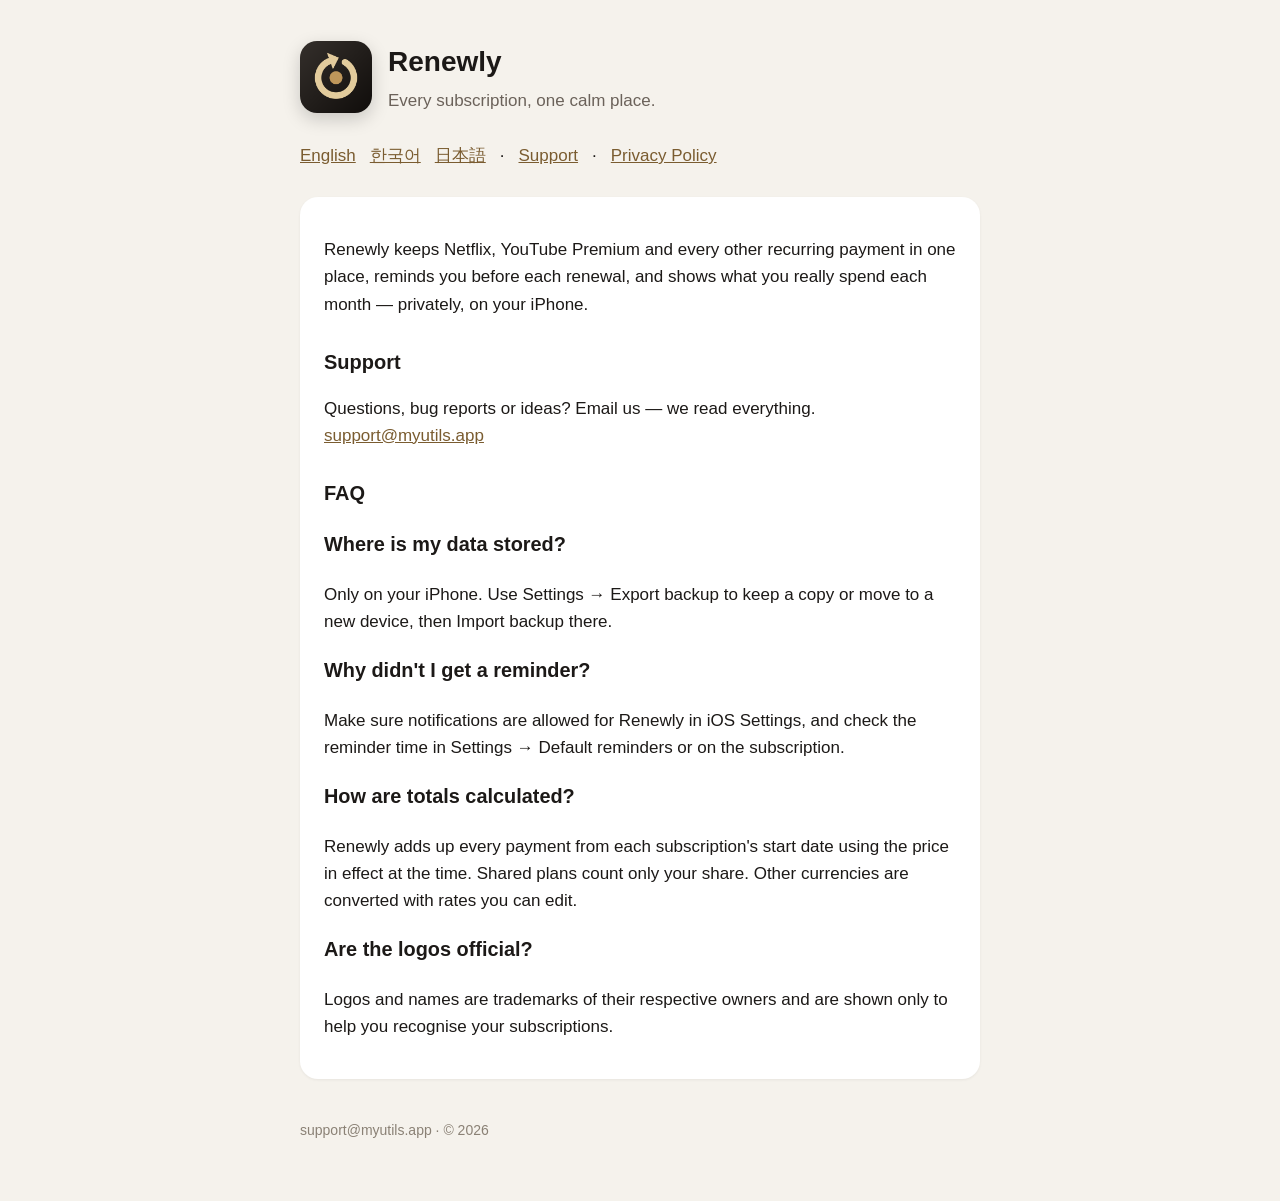
==== index.html @ 8afb7e89 "Renewly support and privacy pages (en/ko/ja) Co-Authored-By: Claude Opus 5.5 <noreply@anthropic.com>" ====
<!doctype html><html lang="en"><head><meta charset="utf-8"><meta name="viewport" content="width=device-width,initial-scale=1">
<title>Renewly — Support</title><link rel="stylesheet" href="./style.css"></head><body><main>
<header><img src="./icon.png" alt=""><div><h1>Renewly</h1><p class="tag">Every subscription, one calm place.</p></div></header>
<nav><a href="./privacy.html">English</a> <a href="./ko/privacy.html">한국어</a> <a href="./ja/privacy.html">日本語</a> · <a href="./index.html">Support</a> · <a href="./privacy.html">Privacy Policy</a></nav>
<div class="card"><p>Renewly keeps Netflix, YouTube Premium and every other recurring payment in one place, reminds you before each renewal, and shows what you really spend each month — privately, on your iPhone.</p><h2>Support</h2><p>Questions, bug reports or ideas? Email us — we read everything. <a href="mailto:support@myutils.app">support@myutils.app</a></p><h2>FAQ</h2><h3>Where is my data stored?</h3><p>Only on your iPhone. Use Settings → Export backup to keep a copy or move to a new device, then Import backup there.</p><h3>Why didn't I get a reminder?</h3><p>Make sure notifications are allowed for Renewly in iOS Settings, and check the reminder time in Settings → Default reminders or on the subscription.</p><h3>How are totals calculated?</h3><p>Renewly adds up every payment from each subscription's start date using the price in effect at the time. Shared plans count only your share. Other currencies are converted with rates you can edit.</p><h3>Are the logos official?</h3><p>Logos and names are trademarks of their respective owners and are shown only to help you recognise your subscriptions.</p></div><footer>support@myutils.app · © 2026</footer></main></body></html>
---- style.css ----
*{box-sizing:border-box}body{margin:0;font:17px/1.6 -apple-system,BlinkMacSystemFont,"Hiragino Sans","Apple SD Gothic Neo",sans-serif;background:#f5f2ec;color:#1c1917}
main{max-width:720px;margin:0 auto;padding:40px 20px 60px}header{display:flex;gap:16px;align-items:center;margin-bottom:28px}
header img{width:72px;height:72px;border-radius:17px;box-shadow:0 6px 18px rgba(0,0,0,.18)}h1{margin:0;font-size:28px}.tag{margin:2px 0 0;color:#6b625a}
nav{margin:0 0 28px;display:flex;gap:14px;flex-wrap:wrap}a{color:#7a5c30}h2{font-size:20px;margin:28px 0 6px}.card{background:#fff;border-radius:18px;padding:22px 24px;box-shadow:0 1px 3px rgba(0,0,0,.06)}
footer{margin-top:40px;color:#8a8175;font-size:14px}@media (prefers-color-scheme:dark){body{background:#15120f;color:#f1ece4}.card{background:#221d18}.tag,footer{color:#a89f94}a{color:#d9bf8c}}
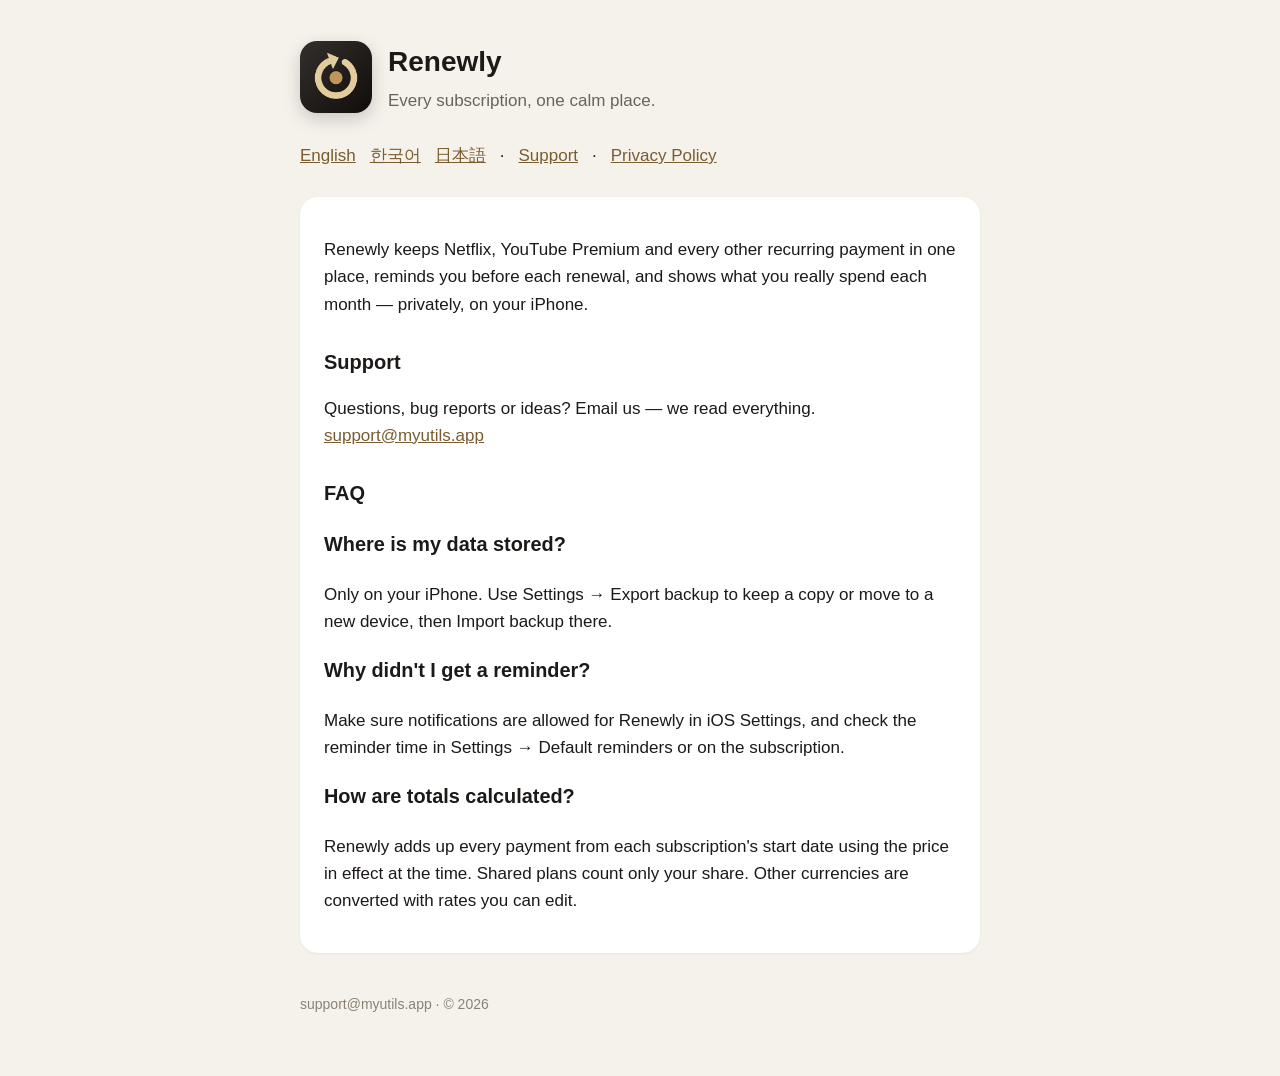
==== commit 1bb7238b: "Remove logo FAQ (app no longer shows third-party logos) Co-Authored-By: Claude Opus 5.5 <noreply@ant" ====
--- a/index.html
+++ b/index.html
@@ -2,4 +2,4 @@
 <title>Renewly — Support</title><link rel="stylesheet" href="./style.css"></head><body><main>
 <header><img src="./icon.png" alt=""><div><h1>Renewly</h1><p class="tag">Every subscription, one calm place.</p></div></header>
 <nav><a href="./privacy.html">English</a> <a href="./ko/privacy.html">한국어</a> <a href="./ja/privacy.html">日本語</a> · <a href="./index.html">Support</a> · <a href="./privacy.html">Privacy Policy</a></nav>
-<div class="card"><p>Renewly keeps Netflix, YouTube Premium and every other recurring payment in one place, reminds you before each renewal, and shows what you really spend each month — privately, on your iPhone.</p><h2>Support</h2><p>Questions, bug reports or ideas? Email us — we read everything. <a href="mailto:support@myutils.app">support@myutils.app</a></p><h2>FAQ</h2><h3>Where is my data stored?</h3><p>Only on your iPhone. Use Settings → Export backup to keep a copy or move to a new device, then Import backup there.</p><h3>Why didn't I get a reminder?</h3><p>Make sure notifications are allowed for Renewly in iOS Settings, and check the reminder time in Settings → Default reminders or on the subscription.</p><h3>How are totals calculated?</h3><p>Renewly adds up every payment from each subscription's start date using the price in effect at the time. Shared plans count only your share. Other currencies are converted with rates you can edit.</p><h3>Are the logos official?</h3><p>Logos and names are trademarks of their respective owners and are shown only to help you recognise your subscriptions.</p></div><footer>support@myutils.app · © 2026</footer></main></body></html>+<div class="card"><p>Renewly keeps Netflix, YouTube Premium and every other recurring payment in one place, reminds you before each renewal, and shows what you really spend each month — privately, on your iPhone.</p><h2>Support</h2><p>Questions, bug reports or ideas? Email us — we read everything. <a href="mailto:support@myutils.app">support@myutils.app</a></p><h2>FAQ</h2><h3>Where is my data stored?</h3><p>Only on your iPhone. Use Settings → Export backup to keep a copy or move to a new device, then Import backup there.</p><h3>Why didn't I get a reminder?</h3><p>Make sure notifications are allowed for Renewly in iOS Settings, and check the reminder time in Settings → Default reminders or on the subscription.</p><h3>How are totals calculated?</h3><p>Renewly adds up every payment from each subscription's start date using the price in effect at the time. Shared plans count only your share. Other currencies are converted with rates you can edit.</p></div><footer>support@myutils.app · © 2026</footer></main></body></html>
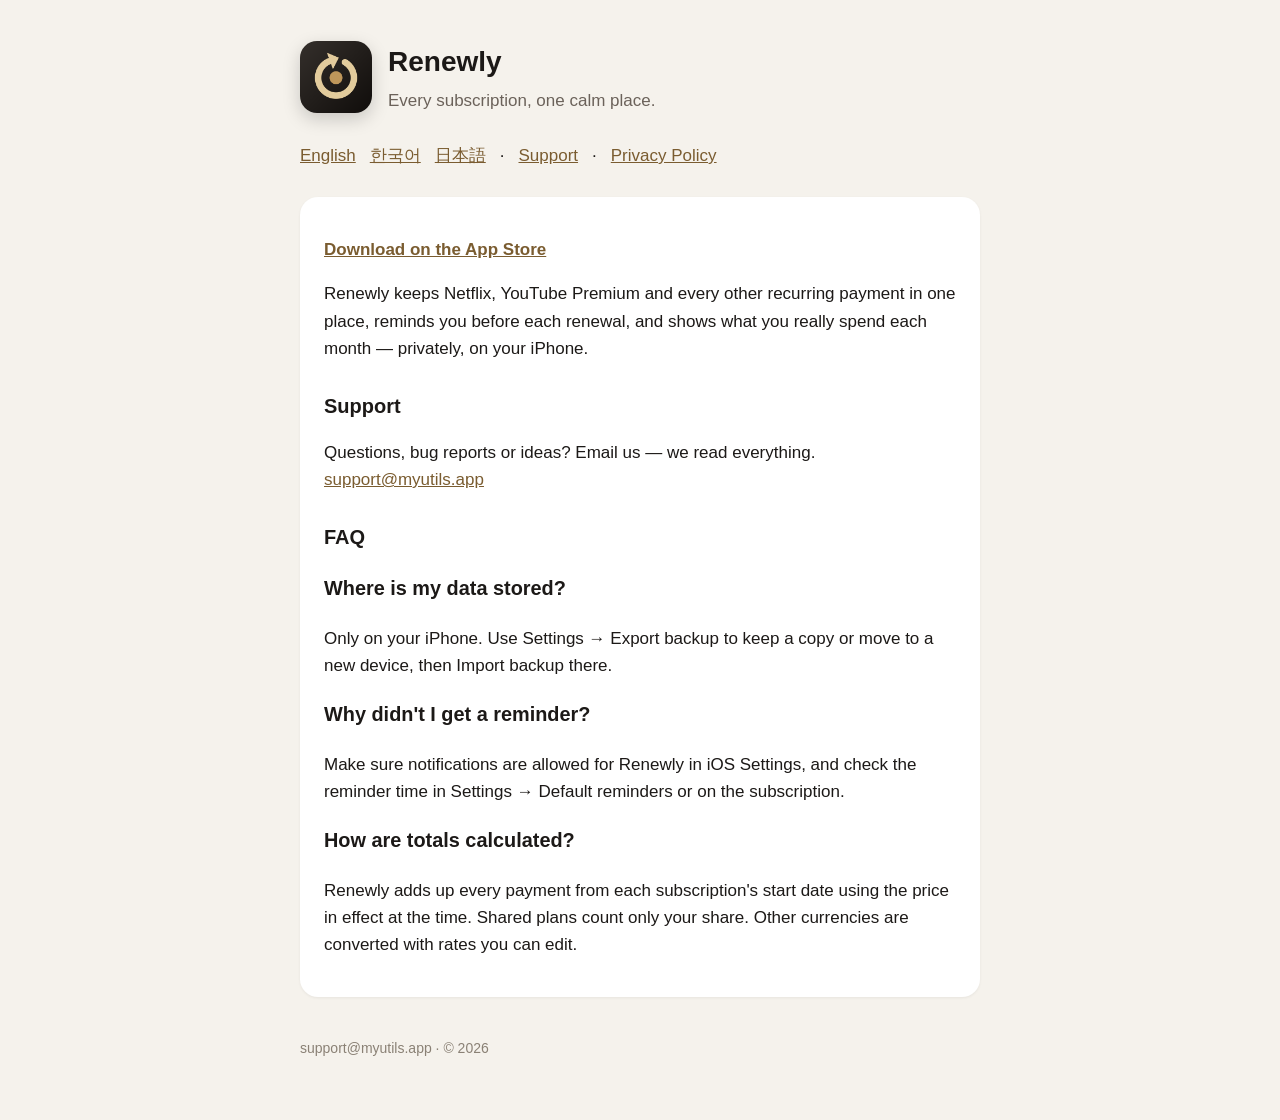
==== commit babd28e3: "Add App Store links Co-Authored-By: Claude Opus 5.5 <noreply@anthropic.com> Claude-Session: https://" ====
--- a/index.html
+++ b/index.html
@@ -2,4 +2,4 @@
 <title>Renewly — Support</title><link rel="stylesheet" href="./style.css"></head><body><main>
 <header><img src="./icon.png" alt=""><div><h1>Renewly</h1><p class="tag">Every subscription, one calm place.</p></div></header>
 <nav><a href="./privacy.html">English</a> <a href="./ko/privacy.html">한국어</a> <a href="./ja/privacy.html">日本語</a> · <a href="./index.html">Support</a> · <a href="./privacy.html">Privacy Policy</a></nav>
-<div class="card"><p>Renewly keeps Netflix, YouTube Premium and every other recurring payment in one place, reminds you before each renewal, and shows what you really spend each month — privately, on your iPhone.</p><h2>Support</h2><p>Questions, bug reports or ideas? Email us — we read everything. <a href="mailto:support@myutils.app">support@myutils.app</a></p><h2>FAQ</h2><h3>Where is my data stored?</h3><p>Only on your iPhone. Use Settings → Export backup to keep a copy or move to a new device, then Import backup there.</p><h3>Why didn't I get a reminder?</h3><p>Make sure notifications are allowed for Renewly in iOS Settings, and check the reminder time in Settings → Default reminders or on the subscription.</p><h3>How are totals calculated?</h3><p>Renewly adds up every payment from each subscription's start date using the price in effect at the time. Shared plans count only your share. Other currencies are converted with rates you can edit.</p></div><footer>support@myutils.app · © 2026</footer></main></body></html>+<div class="card"><p><a href="https://apps.apple.com/us/app/id6816965976"><strong>Download on the App Store</strong></a></p><p>Renewly keeps Netflix, YouTube Premium and every other recurring payment in one place, reminds you before each renewal, and shows what you really spend each month — privately, on your iPhone.</p><h2>Support</h2><p>Questions, bug reports or ideas? Email us — we read everything. <a href="mailto:support@myutils.app">support@myutils.app</a></p><h2>FAQ</h2><h3>Where is my data stored?</h3><p>Only on your iPhone. Use Settings → Export backup to keep a copy or move to a new device, then Import backup there.</p><h3>Why didn't I get a reminder?</h3><p>Make sure notifications are allowed for Renewly in iOS Settings, and check the reminder time in Settings → Default reminders or on the subscription.</p><h3>How are totals calculated?</h3><p>Renewly adds up every payment from each subscription's start date using the price in effect at the time. Shared plans count only your share. Other currencies are converted with rates you can edit.</p></div><footer>support@myutils.app · © 2026</footer></main></body></html>
